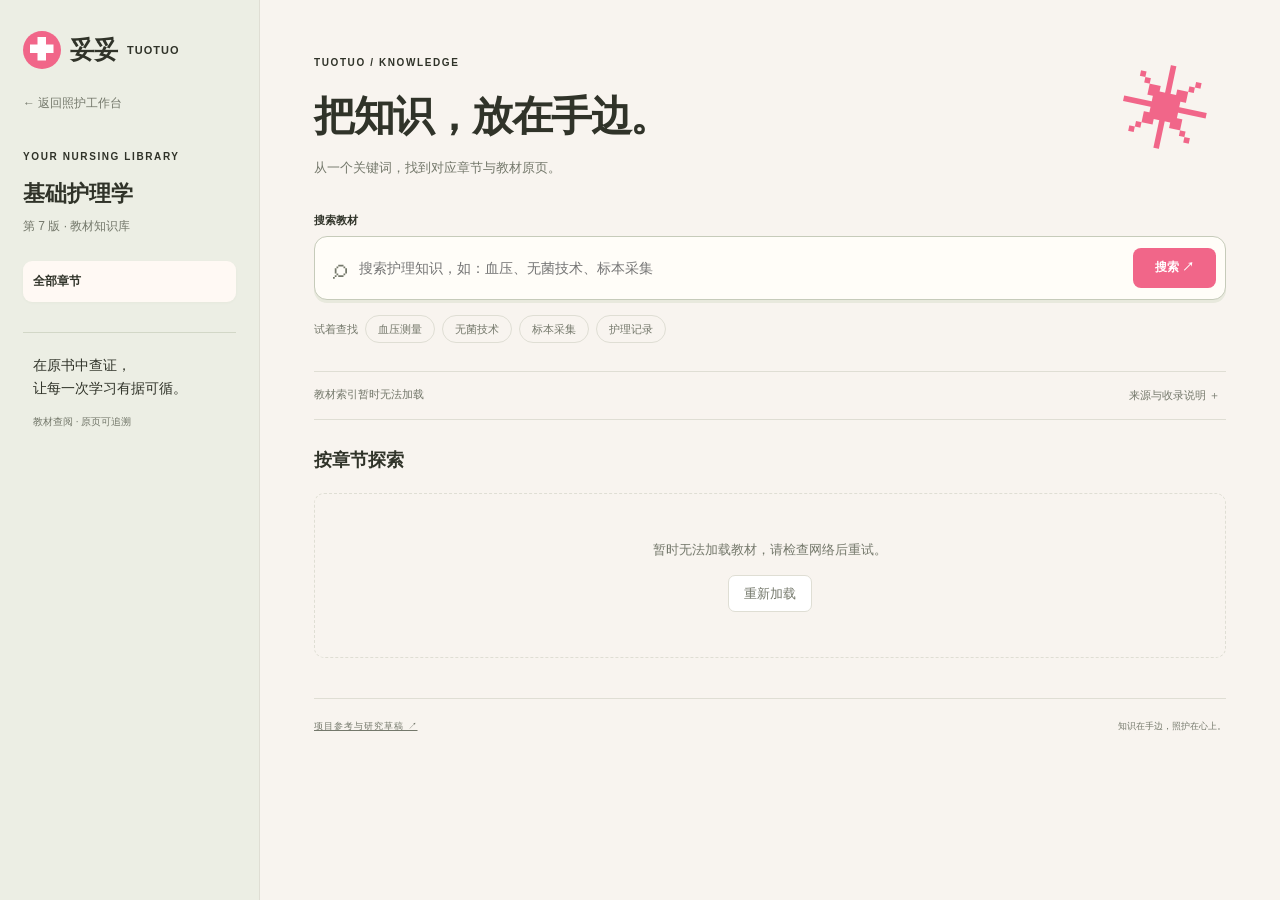
==== source/public/textbook/index.html @ d9ce0ead "Sync TUOTUO v49 public source and handoff" ====
<!doctype html>
<html lang="zh-CN">
<head><meta charset="utf-8"><meta name="viewport" content="width=device-width,initial-scale=1"><meta name="theme-color" content="#f8f4ef"><title>基础护理学 · 妥妥知识库</title><link rel="stylesheet" href="reader.css"><script>if(new URLSearchParams(location.search).get("embedded")==="1")document.documentElement.classList.add("embedded-library");</script></head>
<body>
<aside class="sidebar"><a class="brand" href="/legacy/index.html"><span>✚</span> 妥妥 <small>TUOTUO</small></a><a class="back" href="/legacy/index.html">← 返回照护工作台</a><div class="library-label">YOUR NURSING LIBRARY</div><h2>基础护理学<span>第 7 版 · 教材知识库</span></h2><button id="allChapters" class="all selected">全部章节 <span id="totalPages"></span></button><nav id="chapters" aria-label="教材章节"><p>正在加载章节…</p></nav><div class="side-note">在原书中查证，<br>让每一次学习有据可循。<span>教材查阅 · 原页可追溯</span></div></aside>
<main>
<header><div><span class="eyebrow">TUOTUO / KNOWLEDGE</span><h1>把知识，放在手边。</h1><p>从一个关键词，找到对应章节与教材原页。</p></div><span class="book-icon" aria-hidden="true">✳</span></header>
<form id="searchForm" role="search"><label for="query">搜索教材</label><div class="search-row"><span aria-hidden="true">⌕</span><input id="query" type="search" aria-label="搜索护理知识" placeholder="搜索护理知识，如：血压、无菌技术、标本采集" autocomplete="off" maxlength="120"><button type="submit">搜索 ↗</button></div></form><p id="searchStatus" class="search-status" role="status" aria-live="polite"></p>
<div class="search-hints" id="searchHints"><span>试着查找</span><button data-query="血压">血压测量</button><button data-query="无菌">无菌技术</button><button data-query="标本">标本采集</button><button data-query="护理记录">护理记录</button></div>
<div class="library-status"><span id="stats" role="status">正在整理教材索引…</span><button id="sourceToggle" aria-expanded="false" aria-controls="sourceInfo">来源与收录说明 ＋</button></div>
<section id="sourceInfo" class="source-info" hidden><h2>来源与收录范围</h2><p>《基础护理学》第 7 版，人民卫生出版社。根据提供的扫描文件建立，保留原教材来源与页码。</p><p>已排除作者、编者介绍、前言、前置目录和第一章绪论，从第二章正文开始收录。书后索引、参考文献单独编组。</p><p id="sourceNotes"></p><p>文字由本地 OCR 识别，尚未逐字校对。药名、数字、单位和表格请对照原页；教材资料供学习查阅，具体工作遵循现行医嘱与院内流程。</p></section>
<section id="resultsSection"><div class="section-heading"><h2 id="resultsTitle">按章节探索</h2><button id="clearSearch" hidden>清除搜索</button></div><div id="results" aria-live="polite"><div class="loading">正在加载知识库…</div></div><div id="pagination" class="pagination"></div></section>
<section id="reader" class="reader" hidden aria-labelledby="readerTitle"><div class="reader-heading"><div><span class="eyebrow" id="readerChapter"></span><h2 id="readerTitle"></h2></div><button id="closeReader" aria-label="收起教材阅读器">收起 ×</button></div><div class="reader-toolbar"><div class="mode-buttons" role="group" aria-label="阅读方式"><button id="scanMode" aria-pressed="true">教材原页</button><button id="textMode" aria-pressed="false">识别文字</button></div><div class="page-controls"><button id="prevPage" aria-label="上一页">←</button><label>PDF 页 <input id="pageJump" type="number" inputmode="numeric" aria-label="跳转到原 PDF 页码"></label><button id="jumpPage">前往</button><button id="nextPage" aria-label="下一页">→</button></div></div><p class="ocr-note">识别文字尚未逐字校对，涉及药名、数值和单位时请核对教材原页。</p><div id="scanView" class="scan-view"><a id="originalImage" target="_blank" rel="noopener" title="打开大图"><img id="pageImage" alt="教材扫描原页"></a><p>点击原页可打开大图查看图表。</p></div><div id="textView" class="text-view" hidden></div><p id="pageSource" class="page-source"></p></section>
<footer><a href="/legacy/index.html#project-knowledge">项目参考与研究草稿 ↗</a><span>知识在手边，照护在心上。</span></footer>
</main><script type="module" src="reader.js"></script></body></html>
---- source/public/textbook/reader.css ----
:root{--ink:#303329;--muted:#74786b;--paper:#f8f4ef;--pink:#f16689;--line:#dfded4;--sage:#e6eadb}*{box-sizing:border-box}body{margin:0;background:var(--paper);color:var(--ink);font-family:Arial,"Microsoft YaHei",sans-serif;line-height:1.65}button,input{font:inherit}button,a,input{-webkit-tap-highlight-color:transparent}button{cursor:pointer;color:inherit}button:focus-visible,a:focus-visible,input:focus-visible{outline:3px solid #d84874;outline-offset:3px}[hidden]{display:none!important}a{color:inherit}.sidebar{position:fixed;inset:0 auto 0 0;width:260px;padding:30px 23px;background:#eceee4;border-right:1px solid var(--line);overflow:auto;z-index:5}.brand{display:flex;align-items:center;gap:9px;text-decoration:none;font-size:24px;font-weight:800}.brand span{display:grid;place-items:center;width:38px;height:38px;background:var(--pink);border-radius:50%;color:white}.brand small{font-size:11px;letter-spacing:1px}.back{display:block;font-size:12px;text-decoration:none;margin:24px 0 36px;color:var(--muted)}.library-label,.eyebrow{font-size:10px;font-weight:700;letter-spacing:1.6px}.sidebar h2{font-size:22px;margin:10px 0 24px}.sidebar h2 span{display:block;font-size:12px;font-weight:400;color:var(--muted);margin-top:5px}.all,.chapter{border:0;text-align:left;width:100%;background:transparent;border-radius:9px;padding:11px 10px;display:flex;align-items:baseline;gap:10px;font-size:12px;line-height:1.55}.all{font-weight:700;margin-bottom:8px}.all span{margin-left:auto;font-size:10px}.chapter .number{font-size:10px;opacity:.6;min-width:19px}.chapter .chapter-name{flex:1}.chapter .count{font-size:10px;opacity:.55}.selected{background:#fff9f4!important;box-shadow:0 1px 3px #41472a09}.chapter:hover,.all:hover{background:#ffffff66}.side-note{border-top:1px solid #d2d7c7;margin-top:30px;padding:21px 10px 0;font-size:14px}.side-note span{display:block;font-size:10px;color:var(--muted);margin-top:14px}main{margin-left:260px;max-width:1540px;padding:48px 54px 20px}header{display:flex;justify-content:space-between;align-items:center;margin-bottom:33px}h1{font-size:clamp(27px,3.2vw,45px);letter-spacing:-1.5px;line-height:1.25;margin:17px 0 14px}header p{font-size:13px;color:var(--muted);margin:0}.book-icon{font-size:90px;line-height:1;color:var(--pink);padding:0 15px;transform:rotate(12deg)}#searchForm label{font-size:11px;display:block;margin-bottom:7px;font-weight:700}.search-row{display:flex;align-items:center;gap:10px;border:1px solid #c6cbba;border-radius:13px;background:#fffdf8;padding:8px 9px 8px 18px;box-shadow:0 3px 0 #e8e9dd}.search-row>span{font-size:28px;color:var(--muted)}.search-row input{width:100%;border:0;outline:none;background:transparent;font-size:14px;min-width:0;color:var(--ink)}.search-row button{border:0;border-radius:8px;background:var(--pink);padding:10px 22px;color:#fff;white-space:nowrap;font-weight:700;font-size:12px}.search-hints{display:flex;flex-wrap:wrap;gap:7px;align-items:center;margin:15px 0 28px;font-size:11px;color:var(--muted)}.search-hints button{background:transparent;border:1px solid var(--line);border-radius:20px;font-size:11px;padding:4px 12px}.search-hints button:hover{background:#eee8df}.library-status{border-top:1px solid var(--line);border-bottom:1px solid var(--line);padding:13px 0;display:flex;justify-content:space-between;gap:12px;font-size:11px;color:var(--muted)}.library-status button,.section-heading button,.reader-heading>button,#clearSearch{border:0;background:transparent;font-size:11px}.source-info{background:#eeeee4;border-radius:10px;padding:18px 23px;margin-top:16px;font-size:12px}.source-info h2{font-size:14px}.source-info p:last-child{margin-bottom:0}.section-heading{display:flex;align-items:center;justify-content:space-between;margin:26px 0 18px}.section-heading h2{font-size:18px;margin:0}.chapter-grid{display:grid;grid-template-columns:repeat(3,minmax(0,1fr));gap:14px}.chapter-card{position:relative;text-align:left;background:#fffdf8;border:1px solid var(--line);border-radius:12px;min-height:146px;padding:20px;transition:transform .15s,box-shadow .15s}.chapter-card:hover{transform:translateY(-2px);box-shadow:0 6px 18px #3033290d}.chapter-card .card-number{font-size:10px;color:var(--muted);display:block}.chapter-card h3{font-size:15px;line-height:1.6;margin:10px 0 18px}.chapter-card p{font-size:10px;color:var(--muted);margin:0}.chapter-card .arrow{position:absolute;bottom:18px;right:20px;color:var(--pink);font-size:21px}.page-result{display:block;width:100%;text-align:left;border:1px solid var(--line);background:#fffdf8;border-radius:11px;padding:18px 22px;margin:0 0 11px}.page-result:hover{border-color:#e8a4b6}.page-result small{font-size:10px;color:var(--muted)}.page-result h3{font-size:15px;margin:7px 0 8px}.page-result p{font-size:12px;line-height:1.9;margin:0;color:#64695d;overflow-wrap:anywhere}mark{color:inherit;background:#ffdf98;border-radius:2px;padding:0 1px}.page-result .read-more{display:block;color:#c6486e;font-size:10px;margin-top:9px}.loading,.empty{text-align:center;padding:45px 20px;border:1px dashed var(--line);border-radius:10px;color:var(--muted);font-size:13px}.empty button{display:block;margin:14px auto 0;padding:7px 15px;border:1px solid var(--line);border-radius:7px;background:white}.pagination{display:flex;justify-content:center;align-items:center;gap:20px;font-size:11px;margin:22px 0}.pagination:empty{display:none}.pagination button,.page-controls button{border:1px solid var(--line);background:#fffdf8;border-radius:6px;padding:5px 12px}.pagination button:disabled,.page-controls button:disabled{opacity:.35;cursor:default}.reader{margin-top:28px;border:1px solid #cbd1bd;border-radius:14px;background:#fffdf9;overflow:hidden;scroll-margin-top:20px}.reader-heading{padding:22px 25px 17px;display:flex;justify-content:space-between;align-items:center;gap:15px}.reader-heading h2{font-size:20px;margin:8px 0 0}.reader-heading .eyebrow{font-size:10px;color:var(--muted);letter-spacing:.7px}.reader-toolbar{padding:12px 24px;border-top:1px solid var(--line);border-bottom:1px solid var(--line);display:flex;justify-content:space-between;gap:12px;align-items:center;flex-wrap:wrap;background:#f4f4ec}.mode-buttons{display:flex;gap:5px}.mode-buttons button{border:0;border-radius:7px;font-size:11px;padding:7px 11px;background:transparent}.mode-buttons button[aria-pressed="true"]{background:#fff;box-shadow:0 1px 3px #0001}.page-controls{display:flex;align-items:center;gap:7px;font-size:10px}.page-controls input{width:56px;padding:4px;border:1px solid var(--line);border-radius:5px;background:#fff;font-size:11px}.page-controls button{font-size:10px}.ocr-note{font-size:10px;color:var(--muted);padding:0 24px;margin:12px 0}.scan-view{background:#e9e9e1;text-align:center;padding:22px}.scan-view a{display:block;max-width:900px;margin:auto}.scan-view img{display:block;width:100%;height:auto;background:#fff;box-shadow:0 3px 15px #0000000d;min-height:200px}.scan-view p{font-size:10px;color:var(--muted);margin:12px 0 0}.text-view{white-space:pre-wrap;overflow-wrap:anywhere;padding:25px 34px;font-size:15px;line-height:2.1;max-width:900px;margin:auto}.page-source{padding:12px 24px;font-size:10px;color:var(--muted);margin:0;border-top:1px solid var(--line)}footer{font-size:9px;letter-spacing:1px;border-top:1px solid var(--line);margin-top:40px;padding:20px 0;display:flex;justify-content:space-between;color:var(--muted)}footer span{letter-spacing:0}@media(min-width:1500px){main{padding-left:70px;padding-right:70px}.chapter-grid{grid-template-columns:repeat(4,minmax(0,1fr))}}@media(max-width:1100px){.sidebar{width:220px;padding:26px 16px}main{margin-left:220px;padding:34px 28px}.chapter-grid{grid-template-columns:repeat(2,minmax(0,1fr))}.book-icon{font-size:65px}.library-status{flex-wrap:wrap}}@media(max-width:680px){.sidebar{position:relative;width:100%;padding:16px 20px;border-right:0;border-bottom:1px solid var(--line)}.brand{font-size:20px}.brand span{width:30px;height:30px}.back{position:absolute;top:23px;right:20px;margin:0;font-size:10px}.library-label,.sidebar h2,.side-note{display:none}.all{margin:16px 0 8px;width:auto;display:inline-flex;padding:6px 12px}.all span{margin-left:10px}#chapters{display:flex;overflow-x:auto;gap:5px;padding-bottom:4px}.chapter{flex:0 0 auto;width:auto;max-width:200px;padding:7px 10px;font-size:10px}.chapter .count,.chapter .number{display:none}main{margin:0;padding:27px 20px 10px}header{margin-bottom:25px}.eyebrow{font-size:8px}h1{font-size:30px;margin:11px 0 10px}.book-icon{font-size:45px;padding-right:0}.search-row{padding-left:12px;gap:7px}.search-row input{font-size:11px}.search-row button{padding:9px 12px;font-size:11px}.search-hints{margin-bottom:20px}.chapter-grid{gap:10px}.chapter-card{padding:15px;min-height:143px}.chapter-card h3{font-size:13px}.chapter-card .arrow{right:13px;bottom:13px}.library-status{font-size:10px;gap:8px}.library-status button{font-size:10px;padding:0}.reader-heading{padding:18px}.reader-heading h2{font-size:17px}.reader-toolbar{padding:10px 14px}.text-view{padding:18px;font-size:14px}.scan-view{padding:8px}.page-result{padding:16px}.page-result p{font-size:11px}footer{gap:10px;font-size:8px}footer span{text-align:right}.reader{scroll-margin-top:8px}}

/* In-app knowledge search keeps the phone shell and its pink/black palette. */
.embedded-library{--ink:#fff7ef;--muted:#bcaab7;--line:#4e3948;--pink:#ff2ba5;background:#171419}
.embedded-library body{background:#171419;color:#fff7ef}
.embedded-library .sidebar,.embedded-library main>header,.embedded-library footer{display:none}
.embedded-library main{margin:0;padding:20px 18px 24px;max-width:none}
.embedded-library #searchForm{position:sticky;top:0;background:#171419;padding:0 0 12px;z-index:5}
.embedded-library #searchForm>label{display:none}
.embedded-library .search-row{border-color:#674257;background:#241d25;box-shadow:none;padding:8px 8px 8px 14px}
.embedded-library .search-row input{color:#fff7ef;font-size:14px}
.embedded-library .search-row button{background:#ff2ba5;color:#171419}
.embedded-library .search-hints{margin-top:0}
.embedded-library .search-hints button:hover{background:#382b35}
.embedded-library .library-status{border-top:0;padding-top:0}
.embedded-library .chapter-card,.embedded-library .page-result,.embedded-library .reader,.embedded-library .pagination button,.embedded-library .page-controls button,.embedded-library .empty button{background:#241d25;color:#fff7ef;border-color:#674257}
.embedded-library .page-result p{color:#d4c5d0}
.embedded-library .page-result .read-more{color:#ff90cd}
.embedded-library .source-info,.embedded-library .reader-toolbar,.embedded-library .scan-view{background:#30232d}
.embedded-library .mode-buttons button[aria-pressed="true"]{background:#5e354e;color:#fff7ef}
.embedded-library mark{background:#743655;color:#fff7ef}

.search-status{font-size:12px;line-height:1.6;color:var(--muted);margin:8px 0 12px;overflow-wrap:anywhere}.search-status:empty{display:none}
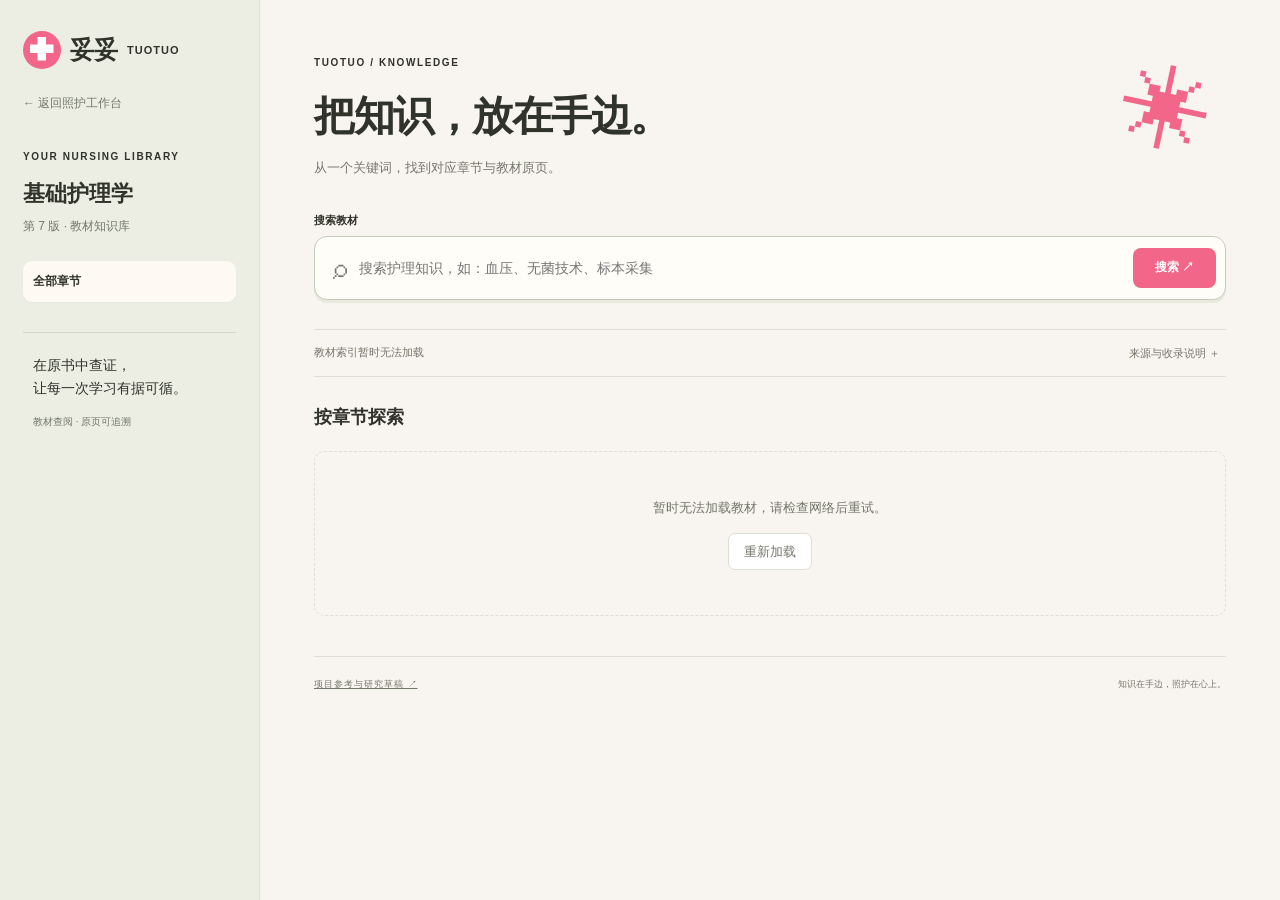
==== commit 1eef0eec: "Add prepared textbook summary cards for TUOTUO v50" ====
--- a/source/public/textbook/index.html
+++ b/source/public/textbook/index.html
@@ -6,7 +6,8 @@
 <main>
 <header><div><span class="eyebrow">TUOTUO / KNOWLEDGE</span><h1>把知识，放在手边。</h1><p>从一个关键词，找到对应章节与教材原页。</p></div><span class="book-icon" aria-hidden="true">✳</span></header>
 <form id="searchForm" role="search"><label for="query">搜索教材</label><div class="search-row"><span aria-hidden="true">⌕</span><input id="query" type="search" aria-label="搜索护理知识" placeholder="搜索护理知识，如：血压、无菌技术、标本采集" autocomplete="off" maxlength="120"><button type="submit">搜索 ↗</button></div></form><p id="searchStatus" class="search-status" role="status" aria-live="polite"></p>
-<div class="search-hints" id="searchHints"><span>试着查找</span><button data-query="血压">血压测量</button><button data-query="无菌">无菌技术</button><button data-query="标本">标本采集</button><button data-query="护理记录">护理记录</button></div>
+<div class="search-hints" id="searchHints" role="group" aria-label="常用知识主题"></div>
+<section id="topicSummary" class="topic-summary" aria-labelledby="topicSummaryTitle" hidden></section>
 <div class="library-status"><span id="stats" role="status">正在整理教材索引…</span><button id="sourceToggle" aria-expanded="false" aria-controls="sourceInfo">来源与收录说明 ＋</button></div>
 <section id="sourceInfo" class="source-info" hidden><h2>来源与收录范围</h2><p>《基础护理学》第 7 版，人民卫生出版社。根据提供的扫描文件建立，保留原教材来源与页码。</p><p>已排除作者、编者介绍、前言、前置目录和第一章绪论，从第二章正文开始收录。书后索引、参考文献单独编组。</p><p id="sourceNotes"></p><p>文字由本地 OCR 识别，尚未逐字校对。药名、数字、单位和表格请对照原页；教材资料供学习查阅，具体工作遵循现行医嘱与院内流程。</p></section>
 <section id="resultsSection"><div class="section-heading"><h2 id="resultsTitle">按章节探索</h2><button id="clearSearch" hidden>清除搜索</button></div><div id="results" aria-live="polite"><div class="loading">正在加载知识库…</div></div><div id="pagination" class="pagination"></div></section>
--- a/source/public/textbook/reader.css
+++ b/source/public/textbook/reader.css
@@ -21,3 +21,20 @@
 .embedded-library mark{background:#743655;color:#fff7ef}
 
 .search-status{font-size:12px;line-height:1.6;color:var(--muted);margin:8px 0 12px;overflow-wrap:anywhere}.search-status:empty{display:none}
+.search-hints{margin-bottom:14px}
+.search-hints button{min-height:36px;transition:background .15s,border-color .15s}
+.search-hints button[aria-pressed="true"]{background:var(--pink);border-color:var(--pink);color:white}
+.topic-summary{margin:0 0 22px;padding:20px;border:1px solid var(--line);border-radius:16px;background:#fffdf8}
+.topic-summary-heading{display:flex;align-items:center;justify-content:space-between;gap:12px}
+.topic-summary-heading h2{margin:0;font-size:17px;line-height:1.5}
+.topic-summary-heading>span{font-size:11px;color:var(--muted)}
+.topic-summary>p{font-size:13px;line-height:1.8;color:var(--muted);margin:10px 0 16px}
+.topic-summary-links{display:grid;grid-template-columns:repeat(3,minmax(0,1fr));gap:8px}
+.topic-content-card{display:flex;flex-direction:column;align-items:flex-start;justify-content:space-between;gap:10px;min-height:80px;text-align:left;padding:12px;border:1px solid var(--line);border-radius:11px;background:transparent}
+.topic-content-card>span{font-size:12px;font-weight:600}
+.topic-content-card small{display:flex;align-items:center;justify-content:space-between;width:100%;gap:8px;color:var(--muted);font-size:10px}
+.topic-content-card small b{font-size:16px;color:var(--pink);font-weight:400}
+.topic-content-card:hover{border-color:var(--pink)}
+.embedded-library .topic-summary{background:#241d25;border-color:#674257}
+.embedded-library .search-hints button[aria-pressed="true"],.embedded-library .search-hints button[aria-pressed="true"]:hover{background:#ff2ba5;color:#171419;border-color:#ff2ba5}
+@media(max-width:480px){.topic-summary{padding:16px}.topic-summary-links{grid-template-columns:1fr}.topic-content-card{flex-direction:row;align-items:center;min-height:44px;gap:12px;padding:11px 12px}.topic-content-card small{width:auto;flex-shrink:0}.topic-summary>p{font-size:12px;margin-bottom:12px}.topic-summary-heading h2{font-size:16px}}
